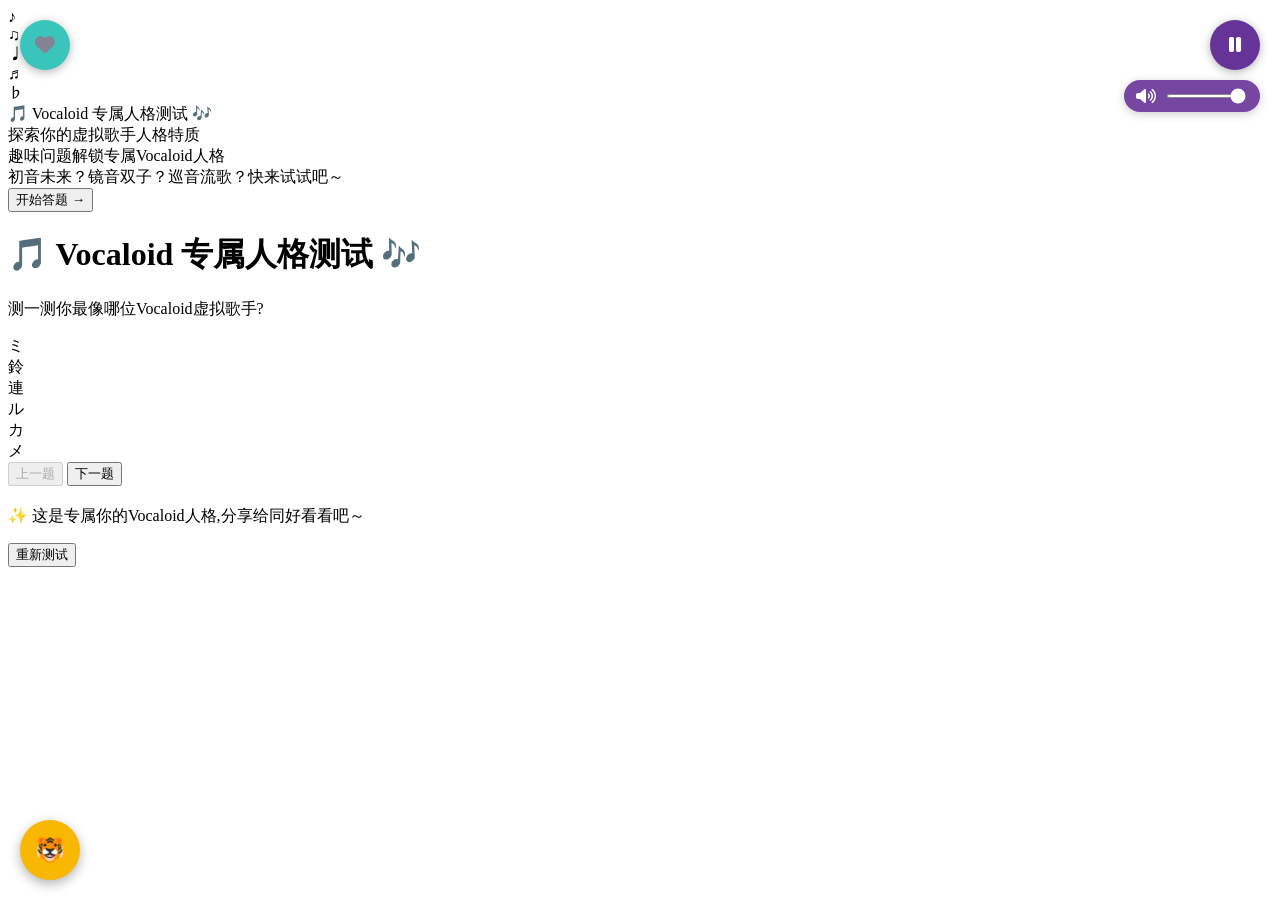
==== demo3.html @ 85aa2e1b "Add files via upload" ====
<!DOCTYPE html>

<html lang="zh-CN">

<head>
    <meta charset="UTF-8">
    <meta name="viewport" content="width=device-width, initial-scale=1.0">
    <title>🎵 Vocaloid 专属人格测试 🎶</title>
    <link rel="stylesheet" href="/Miku/demo3.css">
    <script src="/Miku/java3.js"></script>
</head>    

<body>
    <!-- 漂浮装饰 -->
    <div class="music-note">♪</div>
    <div class="music-note">♫</div>
    <div class="music-note">♩</div>
    <div class="music-note">♬</div>
    <div class="music-note">♭</div>

    <div class="container">
        <!-- 1. 开始界面 -->
        <div id="startScreen" class="start-screen active">
            <div class="start-bg">
                <div class="start-title">🎵 Vocaloid 专属人格测试 🎶</div>
                <div class="start-subtitle">探索你的虚拟歌手人格特质</div>
                <div class="start-desc">
                    趣味问题解锁专属Vocaloid人格<br>
                    初音未来？镜音双子？巡音流歌？快来试试吧～
                </div>
                <button id="startBtn" class="btn start-btn">开始答题 →</button>
            </div>
        </div>

        <!-- 2. 测试内容区（题库渲染容器） -->
        <div id="testContent" class="test-content">
            <div class="title-section">
                <h1 class="main-title">🎵 Vocaloid 专属人格测试 🎶</h1>
                <p class="subtitle">测一测你最像哪位Vocaloid虚拟歌手?</p>
                <div class="character-icons">
                    <div class="char-icon miku">ミ</div>
                    <div class="char-icon rin">鈴</div>
                    <div class="char-icon len">連</div>
                    <div class="char-icon luka">ル</div>
                    <div class="char-icon kaito">カ</div>
                    <div class="char-icon meiko">メ</div>
                </div>
            </div>

            <!-- 题库渲染容器（JS动态生成题目） -->
            <div id="questionContainer" class="question-container-wrapper"></div>

            <!-- 按钮区域 -->
            <div class="btn-container">
                <button id="prevBtn" class="btn" disabled>上一题</button>
                <button id="nextBtn" class="btn">下一题</button>
                <button id="submitBtn" class="btn" style="display: none;">查看结果</button>
            </div>

            <!-- 结果区域 -->
            <div class="result-container" id="result">
                <div class="result-avatar" id="resultAvatar"></div>
                <h2 class="result-title" id="resultName"></h2>
                <p class="result-desc" id="resultDesc"></p>
                <p class="result-tip">✨ 这是专属你的Vocaloid人格,分享给同好看看吧～</p>
                <button class="btn" onclick="restartTest()">重新测试</button>
            </div>
        </div>
    </div>

   <!-- 引入字体图标（用于播放/暂停/爱心图标，无需下载，直接用） -->
<link rel="stylesheet" href="https://cdn.bootcdn.net/ajax/libs/font-awesome/6.4.0/css/all.min.css">

<!-- 1. 音频容器：测试通用音乐 + 结果专属音乐 -->
<audio id="testBgMusic" loop preload="none">
  <source src="网易云音乐链接-测试通用背景音乐" type="audio/mpeg">
</audio>
<audio id="resultMusic" loop preload="none">
  <source src="" type="audio/mpeg"> <!-- 动态替换为歌姬专属链接 -->
</audio>

<!-- 2. 右上角音乐控制按钮（图标版） -->
<button id="musicControlBtn" style="
  position: fixed; 
  top: 20px; 
  right: 20px; 
  z-index: 9999; 
  width: 50px; 
  height: 50px; 
  border: none; 
  border-radius: 50%; 
  background: #663399; 
  color: white; 
  font-size: 20px; 
  cursor: pointer; 
  box-shadow: 0 2px 10px rgba(0,0,0,0.3);
  transition: all 0.3s ease;
  display: flex;
  align-items: center;
  justify-content: center;
">
  <i class="fas fa-pause" id="musicIcon"></i> <!-- 默认暂停图标（表示正在播放） -->
</button>

<!-- 3. 爱心按钮容器（用于生成随机爱心） -->
<div id="heartContainer" style="
  position: fixed; 
  top: 0; 
  left: 0; 
  width: 100vw; 
  height: 100vh; 
  pointer-events: none; 
  z-index: 9998;
"></div>

<!-- 4. 左上角爱心彩蛋按钮 -->
<button id="heartBtn" style="
  position: fixed; 
  top: 20px; 
  left: 20px; 
  z-index: 9999; 
  width: 50px; 
  height: 50px; 
  border: none; 
  border-radius: 50%; 
  background: #39C5BB; 
  color: rgba(196, 75, 112, 0.527); 
  font-size: 20px; 
  cursor: pointer; 
  box-shadow: 0 2px 10px rgba(0,0,0,0.3);
  transition: all 0.3s ease;
  display: flex;
  align-items: center;
  justify-content: center;
">
  <i class="fas fa-heart"></i>
</button>

<!-- 新增：音量调节容器（在音乐按钮下方50px） -->
<div id="volumeControl" style="
  position: fixed; 
  top: 80px; /* 20px(按钮top) + 50px(按钮高) + 10px(间距) = 80px，即下方50px */
  right: 20px; 
  z-index: 9999; 
  display: flex;
  align-items: center;
  gap: 8px;
  background: rgba(102, 51, 153, 0.9);
  padding: 8px 12px;
  border-radius: 20px;
  box-shadow: 0 2px 10px rgba(0,0,0,0.2);
">
  <i class="fas fa-volume-up" id="volumeIcon" style="color: white; font-size: 16px;"></i>
  <input type="range" id="volumeSlider" min="0" max="1" step="0.05" value="1" style="
    width: 80px;
    height: 4px;
    accent-color: white;
    cursor: pointer;
    background: rgba(255,255,255,0.3);
    border-radius: 2px;
    outline: none;
  ">
</div>

<!-- 老虎头像按钮 -->
<button id="tigerBtn" style="
  position: fixed;
  bottom: 20px;
  left: 20px;
  z-index: 9999;
  width: 60px;
  height: 60px;
  border: none;
  border-radius: 50%;
  background: #f8b700;
  color: white;
  font-size: 24px;
  display: flex;
  align-items: center;
  justify-content: center;
  cursor: pointer;
  box-shadow: 0 4px 12px rgba(0,0,0,0.3);
  transition: all 0.2s ease;
">
  🐯
</button>

<!-- 弹窗容器 -->
<div id="tigerModal" style="
  position: fixed;
  top: 50%;
  left: 50%;
  transform: translate(-50%, -50%);
  z-index: 10000;
  background: white;
  padding: 20px 30px;
  border-radius: 10px;
  box-shadow: 0 6px 20px rgba(0,0,0,0.4);
  display: none;
  font-size: 18px;
  font-weight: bold;
  text-align: center;
">
  <div id="modalContent"></div>
  <button id="closeModalBtn" style="
    margin-top: 15px;
    padding: 8px 16px;
    border: none;
    border-radius: 5px;
    background: #663399;
    color: white;
    cursor: pointer;
    font-size: 14px;
  ">关闭</button>
</div>

<!-- 老虎铺满屏幕的容器 -->
<div id="tigerCoverContainer" style="
  position: fixed;
  top: 0;
  left: 0;
  width: 100vw;
  height: 100vh;
  z-index: 9998;
  pointer-events: none;
  display: none;
"></div>

</body>
</html>
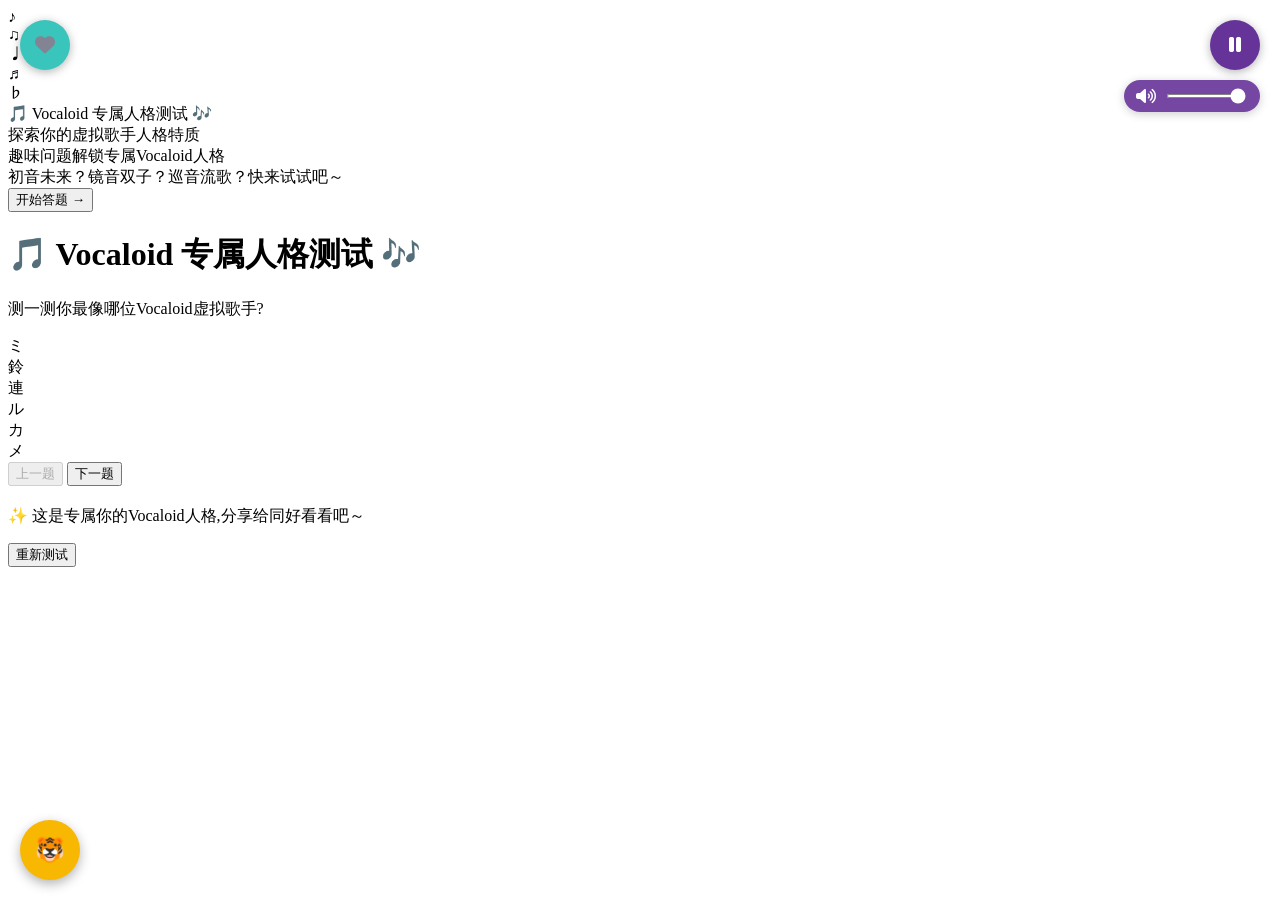
==== commit db4b9d52: "Fix resource paths in demo3.html Updated file paths for CSS and JavaScript resources." ====
--- a/demo3.html
+++ b/demo3.html
@@ -6,8 +6,8 @@
     <meta charset="UTF-8">
     <meta name="viewport" content="width=device-width, initial-scale=1.0">
     <title>🎵 Vocaloid 专属人格测试 🎶</title>
-    <link rel="stylesheet" href="/Miku/demo3.css">
-    <script src="/Miku/java3.js"></script>
+    <link rel="stylesheet" href="./Miku/demo3.css">
+    <script src="./Miku/java3.js"></script>
 </head>    
 
 <body>
@@ -227,4 +227,4 @@
 "></div>
 
 </body>
-</html>+</html>
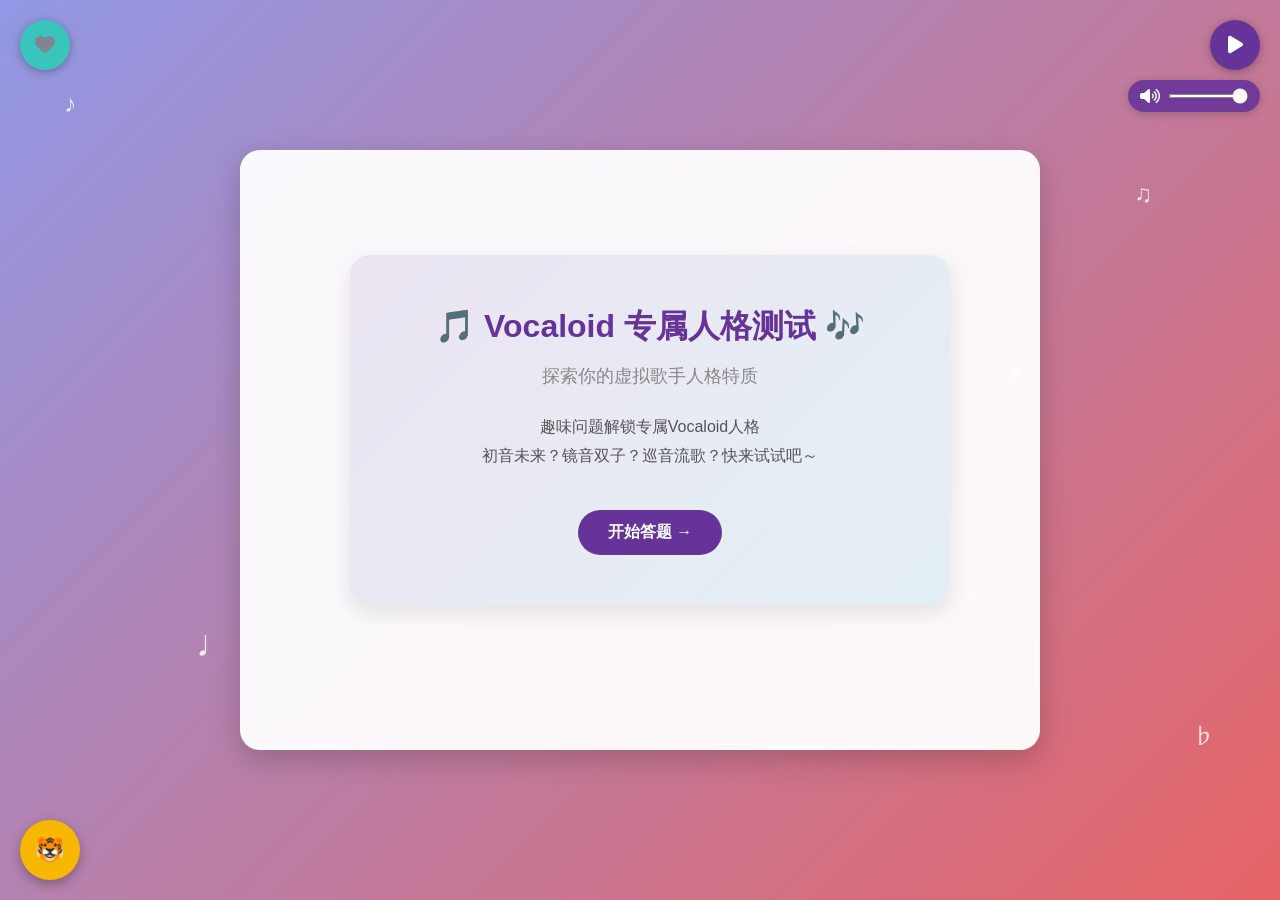
==== commit 0412db23: "Update demo3.html" ====
--- a/demo3.html
+++ b/demo3.html
@@ -6,8 +6,8 @@
     <meta charset="UTF-8">
     <meta name="viewport" content="width=device-width, initial-scale=1.0">
     <title>🎵 Vocaloid 专属人格测试 🎶</title>
-    <link rel="stylesheet" href="./Miku/demo3.css">
-    <script src="./Miku/java3.js"></script>
+    <link rel="stylesheet" href="./demo3.css">
+    <script src="./java3.js"></script>
 </head>    
 
 <body>
--- a/demo3.css
+++ b/demo3.css
@@ -0,0 +1,358 @@
+/* 全局重置 */
+* {
+    margin: 0;
+    padding: 0;
+    box-sizing: border-box;
+    font-family: "Microsoft YaHei", sans-serif;
+}
+
+/* 页面基础样式 - 核心修复：禁用全局滚动，避免下拉 */
+html, body {
+    height: 100%;
+    overflow: hidden; /* 彻底禁止页面滚动 */
+}
+body {
+    background: linear-gradient(135deg, #9198e5, #e66465);
+    min-height: 100vh;
+    /* 移除原有padding，避免居中偏移 */
+    position: relative;
+    overflow-x: hidden;
+    /* 配合居中：flex布局 */
+    display: flex;
+    align-items: center;
+    justify-content: center;
+}
+
+/* 漂浮装饰动画 */
+.music-note {
+    position: absolute;
+    color: rgba(255, 255, 255, 0.8);
+    font-size: 24px;
+    animation: float 8s infinite ease-in-out;
+    z-index: 0;
+}
+.music-note:nth-child(1) { top: 10%; left: 5%; animation-delay: 0s; }
+.music-note:nth-child(2) { top: 20%; right: 10%; animation-delay: 1s; }
+.music-note:nth-child(3) { top: 70%; left: 15%; animation-delay: 2s; }
+.music-note:nth-child(4) { top: 40%; right: 20%; animation-delay: 3s; }
+.music-note:nth-child(5) { top: 80%; right: 5%; animation-delay: 4s; }
+
+@keyframes float {
+    0% { transform: translateY(0) rotate(0deg); }
+    50% { transform: translateY(-20px) rotate(180deg); }
+    100% { transform: translateY(0) rotate(360deg); }
+}
+
+@keyframes roll {
+    0% { transform: translateX(0) rotate(0deg); }
+    100% { transform: translateX(150vw) rotate(360deg); }
+}
+
+/* 主容器 - 居中+内部滚动（兼容长内容） */
+.container {
+    max-width: 800px;
+    background: rgba(255, 255, 255, 0.95);
+    border-radius: 20px;
+    padding: 30px;
+    box-shadow: 0 10px 30px rgba(0, 0, 0, 0.2);
+    position: relative;
+    z-index: 1;
+    min-height: 600px;
+    width: 90%;
+    margin: 20px 0;
+    /* 新增：容器内允许滚动（适配长题目/小屏幕） */
+    max-height: 100vh;
+    overflow-y: auto;
+    padding-right: 10px; /* 避免滚动条遮挡内容 */
+}
+
+/* 开始界面样式 */
+.start-screen {
+    display: none;
+    text-align: center;
+    padding: 40px 20px;
+    min-height: 500px;
+    align-items: center;
+    justify-content: center;
+}
+.start-screen.active {
+    display: flex;
+}
+.test-content {
+    display: none;
+    opacity: 0;
+    transition: opacity 0.5s ease;
+}
+.test-content.active {
+    display: block;
+    opacity: 1;
+}
+
+.start-bg {
+    background: linear-gradient(135deg, rgba(102, 51, 153, 0.1), rgba(0, 168, 204, 0.1));
+    padding: 50px 30px;
+    border-radius: 20px;
+    width: 100%;
+    max-width: 600px;
+    box-shadow: 0 8px 24px rgba(0, 0, 0, 0.1);
+}
+.start-title {
+    font-size: 32px;
+    color: #663399;
+    margin-bottom: 15px;
+    font-weight: bold;
+}
+.start-subtitle {
+    font-size: 18px;
+    color: #888;
+    margin-bottom: 25px;
+}
+.start-desc {
+    font-size: 16px;
+    color: #555;
+    line-height: 1.8;
+    margin-bottom: 40px;
+}
+.start-btn {
+    padding: 15px 40px;
+    font-size: 18px;
+    background: linear-gradient(90deg, #663399, #00a8cc);
+    border: none;
+    border-radius: 50px;
+    color: white;
+    cursor: pointer;
+    transition: all 0.3s ease;
+}
+.start-btn:hover {
+    transform: translateY(-3px);
+    box-shadow: 0 8px 15px rgba(102, 51, 153, 0.3);
+}
+
+/* 标题区域 */
+.title-section {
+    text-align: center;
+    margin-bottom: 30px;
+}
+.main-title {
+    color: #663399;
+    font-size: 28px;
+    margin-bottom: 10px;
+}
+.subtitle {
+    color: #888;
+    font-size: 16px;
+    margin-bottom: 20px;
+}
+
+/* 角色图标 */
+.character-icons {
+    display: flex;
+    justify-content: center;
+    gap: 15px;
+    flex-wrap: wrap;
+}
+.char-icon {
+    width: 50px;
+    height: 50px;
+    border-radius: 50%;
+    display: flex;
+    align-items: center;
+    justify-content: center;
+    color: white;
+    font-size: 20px;
+    font-weight: bold;
+    cursor: pointer;
+    transition: transform 0.3s;
+}
+.char-icon:hover {
+    transform: scale(1.1);
+}
+.miku { background: #39C5BB; }
+.rin { background: #FFA500; }
+.len { background: #FFE211; }
+.luka { background: #FFC0CB; }
+.kaito { background: #0000FF; }
+.meiko { background: #D80000; }
+
+/* 题目容器（适配动态生成） */
+.question-container-wrapper {
+    margin-bottom: 30px;
+}
+.question-container {
+    display: none;
+}
+.question-container.active {
+    display: block;
+}
+.question-title {
+    font-size: 20px;
+    color: #333;
+    margin-bottom: 20px;
+    font-weight: bold;
+}
+
+/* 选项列表 */
+.option-list {
+    display: grid;
+    grid-template-columns: repeat(auto-fit, minmax(250px, 1fr));
+    gap: 15px;
+}
+.option {
+    padding: 15px;
+    border-radius: 10px;
+    background: #f5f5f5;
+    cursor: pointer;
+    transition: all 0.3s;
+    border: 2px solid transparent;
+}
+.option:hover {
+    background: #eee;
+}
+.option.selected {
+    border-color: #663399;
+    background: rgba(102, 51, 153, 0.1);
+    font-weight: bold;
+}
+
+/* 按钮容器 */
+.btn-container {
+    display: flex;
+    justify-content: space-between;
+    margin-top: 20px;
+}
+.btn {
+    padding: 12px 30px;
+    border: none;
+    border-radius: 30px;
+    background: #663399;
+    color: white;
+    font-size: 16px;
+    font-weight: bold;
+    cursor: pointer;
+    transition: background 0.3s;
+}
+.btn:disabled {
+    background: #ccc;
+    cursor: not-allowed;
+}
+.btn:hover:not(:disabled) {
+    background: #8a4fbf;
+}
+
+/* 结果区域 */
+.result-container {
+    display: none;
+    text-align: center;
+    padding: 30px 0;
+}
+.result-avatar {
+    width: 120px;
+    height: 120px;
+    border-radius: 50%;
+    margin: 0 auto 20px;
+    display: flex;
+    align-items: center;
+    justify-content: center;
+    color: white;
+    font-size: 40px;
+    font-weight: bold;
+}
+.result-title {
+    color: #663399;
+    font-size: 26px;
+    margin-bottom: 15px;
+}
+.result-desc {
+    color: #555;
+    font-size: 18px;
+    line-height: 1.6;
+    margin-bottom: 20px;
+    padding: 0 20px;
+}
+.result-tip {
+    color: #888;
+    font-size: 14px;
+    margin-bottom: 30px;
+}
+
+/* 歌姬名字漂浮/掉落动画容器 - 修复溢出+滚动 */
+.voice-char-container {
+  position: fixed;
+  top: 0;
+  left: 0;
+  width: 100vw;
+  height: 100vh;
+  pointer-events: none; /* 不影响页面交互 */
+  z-index: -1; /* 置于背景层 */
+  overflow: hidden; /* 隐藏容器内溢出元素 */
+}
+
+/* 歌姬名字元素通用样式 - 修复滚动+性能优化 */
+.voice-char {
+  position: absolute;
+  top:-50px; /* 初始在视口外 */
+  color: rgba(255, 255, 255, 0.7);
+  font-size: 26px;
+  font-weight: 500;
+  white-space: nowrap;
+  text-shadow: 0 0 5px rgba(0, 0, 0, 0.3);
+  animation-timing-function: ease-in-out;
+  animation-iteration-count: 1;
+  animation-fill-mode: forwards;
+  will-change: transform; /* 动画性能优化 */
+}
+
+/* 掉落动画（默认） */
+.voice-char-fall {
+  animation-name: fall;
+}
+
+/* 漂浮动画（可切换） */
+.voice-char-float {
+  animation-name: float;
+}
+
+/* 掉落动画关键帧 - 核心修复：落点在视口内，避免下拉 */
+@keyframes fall {
+  0% {
+    transform: translateY(0) translateX(0) rotate(0deg);
+    opacity: 0;
+  }
+  5% {
+    opacity: 1;
+  }
+  95% {
+    opacity: 1;
+    /* 修复calc语法+落点在视口内（100vh - 50px） */
+    transform: translateY(calc(100vh - 50px)) translateX(15px) rotate(8deg);
+  }
+  100% {
+    /* 最终位置仍在视口内，仅透明消失 */
+    transform: translateY(calc(100vh - 50px)) translateX(20px) rotate(10deg);
+    opacity: 0;
+  }
+}
+
+/* 漂浮动画关键帧 */
+@keyframes float {
+  0% {
+    transform: translateY(50vh) translateX(0) rotate(0deg);
+    opacity: 0.6;
+  }
+  50% {
+    transform: translateY(30vh) translateX(30px) rotate(5deg);
+    opacity: 1;
+  }
+  100% {
+    transform: translateY(50vh) translateX(-30px) rotate(-5deg);
+    opacity: 0.6;
+  }
+}
+
+/* 不同歌姬名字的颜色区分 */
+.char-miku { color: #39C5BB; } /* 初音未来-蓝绿色 */
+.char-rin { color: #FFA500; }  /* 镜音铃-橙黄色 */
+.char-len { color: #FFE211; }  /* 镜音连-天蓝色 */
+.char-luka { color: #FFC0CB; } /* 巡音流歌-粉色 */
+.char-kaito { color: #0000FF; }/* KAITO-宝蓝色 */
+.char-meiko { color: #D80000; }/* MEIKO-红色 */
